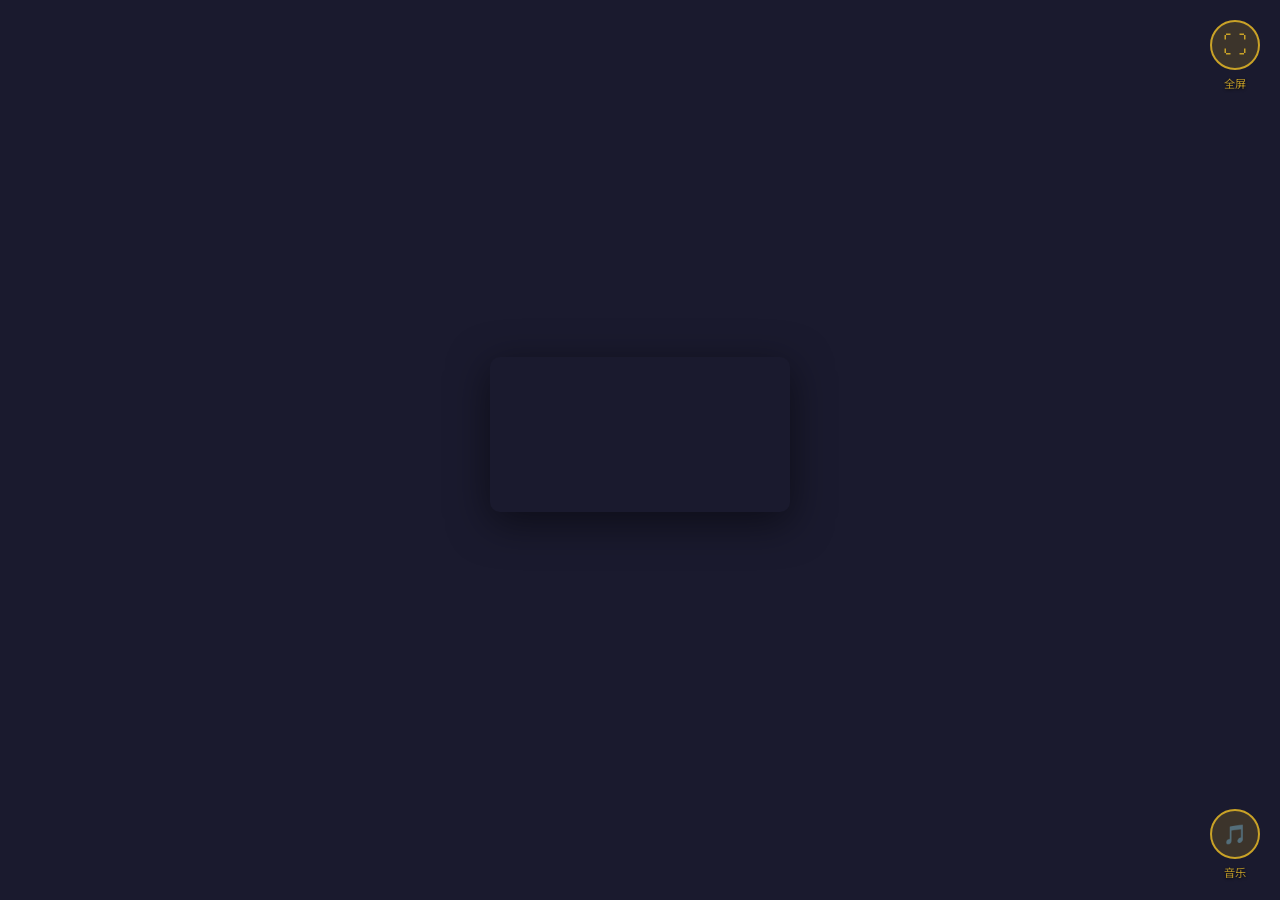
==== complete.html @ c5c85f33 "Update quiz content and publish settings" ====
<!DOCTYPE html>
<html lang="zh-CN">
<head>
    <meta charset="UTF-8">
    <meta name="viewport" content="width=device-width, initial-scale=1.0">
    <title>挑战完成 - 奶龙美术馆</title>
    <link href="https://fonts.googleapis.com/css2?family=Playfair+Display:wght@400;700&family=Noto+Sans+SC:wght@300;400;500;700&display=swap" rel="stylesheet">
    <link rel="stylesheet" href="css/style.css">
</head>
<body>
    <div class="museum-bg"></div>

    <!-- 全屏按钮 -->
    <div class="btn-with-label fullscreen-label-wrapper">
        <button class="fullscreen-btn" id="fullscreenBtn" onclick="toggleFullscreen()" title="全屏模式">
            ⛶
        </button>
        <span class="btn-label">全屏</span>
    </div>

    <!-- 背景音乐控制 -->
    <div class="btn-with-label audio-label-wrapper">
        <button class="audio-control" id="audioControl" onclick="toggleAudio()" title="音乐开关">
            🎵
        </button>
        <span class="btn-label">音乐</span>
    </div>

    <!-- 背景音乐 -->
    <audio id="bgMusic" loop preload="auto">
        <source src="https://cdn.pixabay.com/download/audio/2022/05/27/audio_1808fbf07a.mp3?filename=relaxing-mountains-rivers-streams-running-water-18178.mp3" type="audio/mpeg">
    </audio>

    <main class="container">
        <div class="complete-container">
            <div class="pass-video">
                <video id="passVideo" autoplay playsinline muted>
                    <source src="assets/videos/pass.mp4" type="video/mp4">
                </video>
            </div>

            <h1 class="final-message" id="finalMessage" style="display: none;">
                可我觉得很神圣啊！
            </h1>

            <p class="final-quote" id="finalQuote" style="display: none;">
                —— 奶龙
            </p>

            <div class="result-summary" id="resultSummary" style="display: none;">
                <div class="result-rate">
                    <span class="result-rate-number" id="accuracyText">0%</span>
                    <span class="result-rate-label">正确率</span>
                </div>
                <div class="result-stat-list">
                    <div class="result-stat-item">
                        <span class="result-stat-value" id="finalScore">0</span>
                        <span class="result-stat-label">答对</span>
                    </div>
                    <div class="result-stat-item">
                        <span class="result-stat-value" id="finalTotal">0</span>
                        <span class="result-stat-label">总题数</span>
                    </div>
                    <div class="result-stat-item">
                        <span class="result-stat-value" id="wrongCount">0</span>
                        <span class="result-stat-label">答错</span>
                    </div>
                </div>
            </div>

            <button class="restart-btn" id="restartBtn" onclick="restartQuiz()" style="display: none;">
                再来一次
            </button>
        </div>
    </main>

    <script src="js/paintings-data.js"></script>
    <script>
        // 初始化
        function init() {
            const video = document.getElementById('passVideo');
            renderResultStats();

            // 视频播放结束后显示文字
            video.onended = function() {
                showFinalMessage();
            };

            // 如果视频加载失败，直接显示文字
            video.onerror = function() {
                showFinalMessage();
            };

            initAudio();
        }

        // 初始化音频
        function initAudio() {
            const bgMusic = document.getElementById('bgMusic');
            bgMusic.volume = 0.15;

            const playPromise = bgMusic.play();
            if (playPromise !== undefined) {
                playPromise.catch(error => {
                    console.log('自动播放被阻止');
                });
            }
        }

        // 音乐开关
        function toggleAudio() {
            const bgMusic = document.getElementById('bgMusic');
            const audioControl = document.getElementById('audioControl');

            if (bgMusic.paused) {
                bgMusic.play();
                audioControl.textContent = '🎵';
                audioControl.classList.remove('muted');
            } else {
                bgMusic.pause();
                audioControl.textContent = '🔇';
                audioControl.classList.add('muted');
            }
        }

        // 全屏切换
        function toggleFullscreen() {
            if (!document.fullscreenElement) {
                document.documentElement.requestFullscreen().catch(err => {
                    console.log('全屏模式被拒绝:', err);
                });
                localStorage.setItem('wasFullscreen', 'true');
            } else {
                document.exitFullscreen();
                localStorage.removeItem('wasFullscreen');
            }
        }

        // 显示最终文字
        function showFinalMessage() {
            document.getElementById('finalMessage').style.display = 'block';
            document.getElementById('finalQuote').style.display = 'block';
            document.getElementById('resultSummary').style.display = 'block';
            document.getElementById('restartBtn').style.display = 'inline-block';

            // 添加淡入动画
            setTimeout(() => {
                document.getElementById('finalMessage').style.opacity = '1';
                document.getElementById('resultSummary').style.opacity = '1';
            }, 100);
        }

        // 渲染本次挑战统计
        function renderResultStats() {
            var maxQuestionCount = typeof paintingsData !== 'undefined' && Array.isArray(paintingsData)
                ? paintingsData.length
                : 20;
            var savedQuizCount = parseInt(localStorage.getItem('quizCount') || maxQuestionCount.toString(), 10);
            var total = Number.isFinite(savedQuizCount) ? savedQuizCount : maxQuestionCount;
            total = Math.max(1, Math.min(total, maxQuestionCount));

            var savedScore = parseInt(localStorage.getItem('score') || '0', 10);
            var score = Number.isFinite(savedScore) ? savedScore : 0;
            score = Math.max(0, Math.min(score, total));

            var wrong = total - score;
            var accuracy = Math.round((score / total) * 100);

            document.getElementById('accuracyText').textContent = accuracy + '%';
            document.getElementById('finalScore').textContent = score;
            document.getElementById('finalTotal').textContent = total;
            document.getElementById('wrongCount').textContent = wrong;
        }

        // 重新开始
        function restartQuiz() {
            localStorage.removeItem('currentQuestion');
            localStorage.removeItem('score');
            localStorage.removeItem('quizCount');
            localStorage.removeItem('answeredQuestions');
            localStorage.removeItem('lastAnswerCorrect');
            localStorage.removeItem('lastPainting');
            window.location.href = 'index.html';
        }

        // 页面加载时恢复全屏状态
        if (localStorage.getItem('wasFullscreen') === 'true') {
            document.addEventListener('click', function restoreFS() {
                document.documentElement.requestFullscreen().catch(() => {});
                localStorage.removeItem('wasFullscreen');
                document.removeEventListener('click', restoreFS);
            }, { once: true });
        }

        // 页面加载时初始化
        window.onload = init;
    </script>
</body>
</html>
---- css/style.css ----
/* ===== 基础样式 ===== */
:root {
    --deep-indigo: #1a1a2e;
    --nailong-yellow: #FFD93D;
    --antique-gold: #C9A227;
    --cream: #F5F5DC;
    --dark-overlay: rgba(26, 26, 46, 0.95);
}

* {
    margin: 0;
    padding: 0;
    box-sizing: border-box;
}

html, body {
    font-family: 'Noto Sans SC', sans-serif;
    background-color: var(--deep-indigo);
    color: var(--cream);
    min-height: 100vh;
    overflow-x: hidden;
}

/* 全屏模式支持 */
body:fullscreen {
    width: 100vw;
    height: 100vh;
}

body:-webkit-full-screen {
    width: 100vw;
    height: 100vh;
}

body:-moz-full-screen {
    width: 100vw;
    height: 100vh;
}

/* 星空奶龙背景 */
.museum-bg {
    contain: layout style paint;
    content-visibility: auto;
    position: fixed;
    top: 0;
    left: 0;
    width: 100%;
    height: 100%;
    background-image: url('../assets/images/starry-nailong-bg.jpg');
    background-size: cover;
    background-position: center;
    background-repeat: no-repeat;
    opacity: 0.3;
    pointer-events: none;
    z-index: 0;
}

.container {
    position: relative;
    z-index: 1;
    max-width: 1200px;
    margin: 0 auto;
    padding: 2rem;
    min-height: 100vh;
    display: flex;
    flex-direction: column;
    justify-content: center;
    align-items: center;
}

/* ===== 带标签的按钮容器 ===== */
.btn-with-label {
    position: fixed;
    display: flex;
    flex-direction: column;
    align-items: center;
    gap: 5px;
    z-index: 1000;
}

.btn-with-label .btn-label {
    font-size: 0.7rem;
    color: var(--antique-gold);
    text-shadow: 0 1px 3px rgba(0, 0, 0, 0.8);
    white-space: nowrap;
    opacity: 0.9;
}

/* 全屏按钮定位 */
.fullscreen-label-wrapper {
    top: 20px;
    right: 20px;
}

/* 音乐按钮定位 */
.audio-label-wrapper {
    bottom: 20px;
    right: 20px;
}

/* 答题卡按钮定位 */
.answer-card-label-wrapper {
    bottom: 20px;
    left: 20px;
}

/* ===== 全屏按钮 ===== */
.fullscreen-btn {
    width: 50px;
    height: 50px;
    background: rgba(201, 162, 39, 0.2);
    border: 2px solid var(--antique-gold);
    border-radius: 50%;
    cursor: pointer;
    display: flex;
    align-items: center;
    justify-content: center;
    font-size: 1.5rem;
    color: var(--antique-gold);
    transition: all 0.3s ease;
}

.fullscreen-btn:hover {
    background: rgba(201, 162, 39, 0.4);
    transform: scale(1.1);
}

/* ===== 背景音乐控制 ===== */
.audio-control {
    width: 50px;
    height: 50px;
    background: rgba(201, 162, 39, 0.2);
    border: 2px solid var(--antique-gold);
    border-radius: 50%;
    cursor: pointer;
    display: flex;
    align-items: center;
    justify-content: center;
    font-size: 1.2rem;
    color: var(--antique-gold);
    transition: all 0.3s ease;
}

.audio-control:hover {
    background: rgba(201, 162, 39, 0.4);
    transform: scale(1.1);
}

.audio-control.muted {
    opacity: 0.5;
}

/* ===== 答题卡按钮 ===== */
.answer-card-btn {
    width: 50px;
    height: 50px;
    background: rgba(201, 162, 39, 0.2);
    border: 2px solid var(--antique-gold);
    border-radius: 50%;
    cursor: pointer;
    display: flex;
    align-items: center;
    justify-content: center;
    font-size: 1.2rem;
    color: var(--antique-gold);
    transition: all 0.3s ease;
}

.answer-card-btn:hover {
    background: rgba(201, 162, 39, 0.4);
    transform: scale(1.1);
}

/* ===== 答题卡弹窗 ===== */
.answer-card-modal {
    display: none;
    position: fixed;
    top: 0;
    left: 0;
    width: 100%;
    height: 100%;
    background: rgba(0, 0, 0, 0.8);
    z-index: 2000;
    justify-content: center;
    align-items: center;
}

.answer-card-content {
    background: var(--deep-indigo);
    padding: 2rem;
    border-radius: 20px;
    border: 2px solid var(--antique-gold);
    max-width: 500px;
    width: 90%;
    position: relative;
}

.answer-card-content h3 {
    color: var(--antique-gold);
    text-align: center;
    margin-bottom: 1.5rem;
    font-size: 1.3rem;
}

.answer-card-close {
    position: absolute;
    top: 10px;
    right: 15px;
    background: none;
    border: none;
    color: var(--antique-gold);
    font-size: 1.5rem;
    cursor: pointer;
}

.answer-card-grid {
    display: grid;
    grid-template-columns: repeat(5, 1fr);
    gap: 10px;
}

.answer-card-cell {
    aspect-ratio: 1;
    display: flex;
    align-items: center;
    justify-content: center;
    background: rgba(201, 162, 39, 0.1);
    border: 2px solid var(--antique-gold);
    border-radius: 10px;
    color: var(--cream);
    font-weight: 600;
    cursor: pointer;
    transition: all 0.3s ease;
    font-size: 0.9rem;
}

.answer-card-cell:hover {
    background: rgba(201, 162, 39, 0.3);
    transform: scale(1.1);
}

.answer-card-cell.current {
    background: var(--nailong-yellow);
    color: var(--deep-indigo);
    border-color: var(--nailong-yellow);
    font-weight: 700;
}

.answer-card-cell.answered {
    background: rgba(0, 200, 0, 0.2);
    border-color: #90EE90;
}

/* ===== 登录系统 ===== */
.auth-container {
    position: fixed;
    top: 20px;
    left: 20px;
    z-index: 1000;
    display: flex;
    align-items: center;
    gap: 10px;
}

.auth-btn {
    padding: 0.5rem 1rem;
    background: rgba(201, 162, 39, 0.2);
    border: 1px solid var(--antique-gold);
    border-radius: 20px;
    color: var(--antique-gold);
    cursor: pointer;
    font-size: 0.85rem;
    transition: all 0.3s ease;
}

.auth-btn:hover {
    background: rgba(201, 162, 39, 0.4);
    transform: scale(1.05);
}

.username-display {
    color: var(--antique-gold);
    font-weight: 600;
    font-size: 0.9rem;
}

.auth-modal {
    display: none;
    position: fixed;
    top: 0;
    left: 0;
    width: 100%;
    height: 100%;
    background: rgba(0, 0, 0, 0.8);
    z-index: 2000;
    justify-content: center;
    align-items: center;
}

.auth-modal.show {
    display: flex;
}

.auth-modal-content {
    background: var(--deep-indigo);
    padding: 2rem;
    border-radius: 20px;
    border: 2px solid var(--antique-gold);
    max-width: 380px;
    width: 90%;
    position: relative;
}

.auth-close {
    position: absolute;
    top: 10px;
    right: 15px;
    background: none;
    border: none;
    color: var(--antique-gold);
    font-size: 1.5rem;
    cursor: pointer;
}

.auth-form h3 {
    color: var(--antique-gold);
    text-align: center;
    margin-bottom: 1.5rem;
    font-size: 1.3rem;
}

.auth-form input {
    width: 100%;
    padding: 0.8rem 1rem;
    margin-bottom: 1rem;
    border: 1px solid var(--antique-gold);
    border-radius: 10px;
    background: rgba(26, 26, 46, 0.5);
    color: var(--cream);
    font-size: 0.95rem;
}

.auth-form input::placeholder {
    color: rgba(245, 245, 220, 0.5);
}

.auth-submit-btn {
    width: 100%;
    padding: 0.8rem;
    background: linear-gradient(135deg, var(--nailong-yellow) 0%, var(--antique-gold) 100%);
    border: none;
    border-radius: 10px;
    color: var(--deep-indigo);
    font-weight: 700;
    cursor: pointer;
    transition: all 0.3s ease;
    font-size: 1rem;
}

.auth-submit-btn:hover {
    transform: translateY(-2px);
    box-shadow: 0 4px 15px rgba(255, 217, 61, 0.3);
}

.auth-error, .auth-success {
    text-align: center;
    margin-bottom: 1rem;
    min-height: 1.2rem;
    font-size: 0.9rem;
}

.auth-error { color: #FFB6C1; }
.auth-success { color: #90EE90; }

.auth-form .divider {
    text-align: center;
    margin: 1rem 0;
    color: rgba(245, 245, 220, 0.5);
    position: relative;
}

.auth-form .divider::before,
.auth-form .divider::after {
    content: '';
    position: absolute;
    top: 50%;
    width: 35%;
    height: 1px;
    background: rgba(201, 162, 39, 0.3);
}

.auth-form .divider::before { left: 0; }
.auth-form .divider::after { right: 0; }

.wechat-btn {
    width: 100%;
    padding: 0.7rem;
    background: #07C160;
    border: none;
    border-radius: 10px;
    color: white;
    cursor: not-allowed;
    opacity: 0.6;
    font-size: 0.9rem;
}

.auth-switch {
    text-align: center;
    margin-top: 1rem;
    color: rgba(245, 245, 220, 0.8);
    font-size: 0.9rem;
}

.auth-switch a {
    color: var(--antique-gold);
    text-decoration: none;
    font-weight: 600;
}

/* ===== 主页样式 ===== */
.hero-section {
    text-align: center;
    animation: fadeIn 1s ease-out;
}

@keyframes fadeIn {
    from { opacity: 0; transform: translateY(20px); }
    to { opacity: 1; transform: translateY(0); }
}

.nailong-container {
    will-change: transform;
    transform: translateZ(0); /* 开启GPU加速 */
    position: relative;
    display: inline-block;
    margin-bottom: 2rem;
}

.nailong-img {
    width: 280px;
    height: 280px;
    object-fit: cover;
    border-radius: 50%;
    border: 4px solid var(--antique-gold);
    box-shadow: 
        0 0 40px rgba(201, 162, 39, 0.3),
        0 0 80px rgba(201, 162, 39, 0.1);
    animation: breathe 3s ease-in-out infinite;
}

@keyframes breathe {
    0%, 100% { transform: scale(1) translateY(0); }
    50% { transform: scale(1.02) translateY(-5px); }
}

.glow-effect {
    position: absolute;
    top: 50%;
    left: 50%;
    transform: translate(-50%, -50%);
    width: 300px;
    height: 300px;
    border-radius: 50%;
    background: radial-gradient(circle, rgba(255, 217, 61, 0.2) 0%, transparent 70%);
    animation: pulse 3s ease-in-out infinite;
    z-index: -1;
}

@keyframes pulse {
    0%, 100% { opacity: 0.5; transform: translate(-50%, -50%) scale(1); }
    50% { opacity: 0.8; transform: translate(-50%, -50%) scale(1.1); }
}

.museum-title {
    margin-bottom: 1.5rem;
}

.title-main {
    display: block;
    font-family: 'Playfair Display', serif;
    font-size: 3rem;
    font-weight: 700;
    color: var(--antique-gold);
    text-shadow: 2px 2px 4px rgba(0, 0, 0, 0.5);
    letter-spacing: 0.1em;
}

.title-sub {
    display: block;
    font-family: 'Playfair Display', serif;
    font-size: 1rem;
    color: var(--nailong-yellow);
    letter-spacing: 0.3em;
    text-transform: uppercase;
    margin-top: 0.5rem;
    opacity: 0.8;
}

.museum-desc {
    font-size: 1.1rem;
    line-height: 2;
    color: rgba(245, 245, 220, 0.8);
    margin-bottom: 2.5rem;
    max-width: 500px;
}

.start-btn {
    position: relative;
    padding: 1rem 3rem;
    font-size: 1.2rem;
    font-family: 'Noto Sans SC', sans-serif;
    font-weight: 500;
    color: var(--deep-indigo);
    background: linear-gradient(135deg, var(--nailong-yellow) 0%, var(--antique-gold) 100%);
    border: none;
    border-radius: 50px;
    cursor: pointer;
    overflow: hidden;
    transition: all 0.3s ease;
    box-shadow: 
        0 4px 15px rgba(255, 217, 61, 0.3),
        0 0 30px rgba(201, 162, 39, 0.2);
}

.start-btn:hover {
    transform: translateY(-3px) scale(1.05);
    box-shadow: 
        0 8px 25px rgba(255, 217, 61, 0.4),
        0 0 50px rgba(201, 162, 39, 0.3);
}

.btn-shine {
    position: absolute;
    top: 0;
    left: -100%;
    width: 100%;
    height: 100%;
    background: linear-gradient(
        90deg,
        transparent,
        rgba(255, 255, 255, 0.3),
        transparent
    );
    transition: left 0.5s ease;
}

.start-btn:hover .btn-shine {
    left: 100%;
}

/* ===== 答题页样式 ===== */
.quiz-container {
    width: 100%;
    max-width: 800px;
    animation: slideIn 0.5s ease-out;
}

@keyframes slideIn {
    from { opacity: 0; transform: translateX(20px); }
    to { opacity: 1; transform: translateX(0); }
}

.progress-bar {
    display: flex;
    justify-content: space-between;
    align-items: center;
    margin-bottom: 2rem;
    padding: 1rem 1.5rem;
    background: rgba(201, 162, 39, 0.1);
    border: 1px solid rgba(201, 162, 39, 0.3);
    border-radius: 10px;
}

.progress-text {
    font-family: 'Playfair Display', serif;
    font-size: 1.2rem;
    color: var(--antique-gold);
}

.progress-score {
    font-size: 0.9rem;
    color: var(--nailong-yellow);
}

.painting-frame {
    position: relative;
    margin-bottom: 2rem;
    padding: 15px;
    background: linear-gradient(135deg, #2a2a3e 0%, #1a1a2e 100%);
    border: 3px solid var(--antique-gold);
    border-radius: 5px;
    box-shadow: 
        0 10px 40px rgba(0, 0, 0, 0.5),
        inset 0 0 20px rgba(201, 162, 39, 0.1);
}

.painting-frame::before {
    content: '';
    position: absolute;
    top: 5px;
    left: 5px;
    right: 5px;
    bottom: 5px;
    border: 1px solid rgba(201, 162, 39, 0.3);
    pointer-events: none;
}

/* 去除水印的图片样式 */
.painting-img {
    width: 100%;
    max-height: 400px;
    object-fit: contain;
    display: block;
    background: #000;
    /* 使用 clip-path 去除四角水印 */
    clip-path: inset(3% 3% 3% 3%);
}

.question-text {
    font-size: 1.3rem;
    text-align: center;
    margin-bottom: 1.5rem;
    color: var(--cream);
}

.options-container {
    display: grid;
    gap: 1rem;
    margin-bottom: 2rem;
}

.option-label {
    display: flex;
    align-items: center;
    padding: 1rem 1.5rem;
    background: rgba(255, 255, 255, 0.05);
    border: 2px solid rgba(201, 162, 39, 0.3);
    border-radius: 10px;
    cursor: pointer;
    transition: all 0.3s ease;
}

.option-label:hover {
    background: rgba(201, 162, 39, 0.1);
    border-color: var(--antique-gold);
}

.option-label input[type="radio"] {
    display: none;
}

.option-label input[type="radio"]:checked + .option-text {
    color: var(--nailong-yellow);
}

.option-label:has(input[type="radio"]:checked) {
    background: rgba(255, 217, 61, 0.1);
    border-color: var(--nailong-yellow);
    box-shadow: 0 0 20px rgba(255, 217, 61, 0.2);
}

.option-text {
    font-size: 1.1rem;
    margin-left: 1rem;
}

.option-marker {
    width: 24px;
    height: 24px;
    border: 2px solid var(--antique-gold);
    border-radius: 50%;
    display: flex;
    align-items: center;
    justify-content: center;
    font-size: 0.8rem;
    color: var(--antique-gold);
    flex-shrink: 0;
}

.submit-btn {
    width: 100%;
    padding: 1rem;
    font-size: 1.2rem;
    font-family: 'Noto Sans SC', sans-serif;
    font-weight: 500;
    color: var(--deep-indigo);
    background: linear-gradient(135deg, var(--nailong-yellow) 0%, var(--antique-gold) 100%);
    border: none;
    border-radius: 10px;
    cursor: pointer;
    transition: all 0.3s ease;
}

.submit-btn:hover {
    transform: translateY(-2px);
    box-shadow: 0 5px 20px rgba(255, 217, 61, 0.3);
}

.submit-btn:disabled {
    opacity: 0.5;
    cursor: not-allowed;
    transform: none;
}

/* ===== 反馈页样式 ===== */
.feedback-container {
    width: 100%;
    max-width: 600px;
    text-align: center;
    animation: fadeIn 0.5s ease-out;
}

.video-container {
    margin-bottom: 2rem;
    border-radius: 10px;
    overflow: hidden;
    box-shadow: 0 10px 40px rgba(0, 0, 0, 0.5);
}

.video-container video {
    width: 100%;
    max-height: 300px;
    display: block;
}

.explanation-section {
    display: flex;
    align-items: flex-end;
    gap: 1rem;
    margin-bottom: 2rem;
    opacity: 0;
    transition: opacity 0.5s ease;
}

.thinking-nailong {
    width: 120px;
    height: 120px;
    object-fit: cover;
    border-radius: 50%;
    border: 3px solid var(--antique-gold);
    flex-shrink: 0;
    /* 去除水印 */
    clip-path: inset(3% 3% 3% 3%);
}

.speech-bubble {
    flex: 1;
    position: relative;
    background: rgba(255, 255, 255, 0.95);
    color: var(--deep-indigo);
    padding: 1.5rem;
    border-radius: 20px;
    text-align: left;
    box-shadow: 0 5px 20px rgba(0, 0, 0, 0.2);
}

.speech-bubble::before {
    content: '';
    position: absolute;
    bottom: 30px;
    left: -15px;
    width: 0;
    height: 0;
    border-top: 15px solid transparent;
    border-bottom: 15px solid transparent;
    border-right: 15px solid rgba(255, 255, 255, 0.95);
}

.explanation-title {
    font-family: 'Playfair Display', serif;
    font-size: 1.2rem;
    color: var(--antique-gold);
    margin-bottom: 0.5rem;
}

.explanation-text {
    font-size: 1rem;
    line-height: 1.6;
}

.next-btn {
    padding: 1rem 3rem;
    font-size: 1.1rem;
    font-family: 'Noto Sans SC', sans-serif;
    font-weight: 500;
    color: var(--deep-indigo);
    background: linear-gradient(135deg, var(--nailong-yellow) 0%, var(--antique-gold) 100%);
    border: none;
    border-radius: 50px;
    cursor: pointer;
    transition: all 0.3s ease;
}

.next-btn:hover {
    transform: translateY(-3px);
    box-shadow: 0 8px 25px rgba(255, 217, 61, 0.4);
}

/* ===== 通关页样式 ===== */
.complete-container {
    text-align: center;
    animation: fadeIn 1s ease-out;
}

.pass-video {
    width: 100%;
    max-width: 600px;
    margin-bottom: 2rem;
    border-radius: 10px;
    overflow: hidden;
    box-shadow: 0 10px 40px rgba(0, 0, 0, 0.5);
}

.final-message {
    font-family: 'Playfair Display', serif;
    font-size: 2.5rem;
    color: var(--nailong-yellow);
    text-shadow: 0 0 30px rgba(255, 217, 61, 0.5);
    margin-bottom: 1rem;
    animation: glow 2s ease-in-out infinite;
    opacity: 0;
    transition: opacity 1s ease;
}

@keyframes glow {
    0%, 100% { text-shadow: 0 0 30px rgba(255, 217, 61, 0.5); }
    50% { text-shadow: 0 0 50px rgba(255, 217, 61, 0.8), 0 0 80px rgba(255, 217, 61, 0.4); }
}

.final-quote {
    font-size: 1.2rem;
    color: var(--antique-gold);
    margin-bottom: 2rem;
}

.result-summary {
    width: min(100%, 520px);
    margin: 0 auto 2rem;
    padding: 1.5rem;
    border: 1px solid rgba(201, 162, 39, 0.35);
    border-radius: 10px;
    background: rgba(26, 26, 46, 0.72);
    box-shadow: 0 10px 35px rgba(0, 0, 0, 0.32);
    opacity: 0;
    transition: opacity 0.8s ease;
}

.result-rate {
    display: flex;
    flex-direction: column;
    align-items: center;
    gap: 0.25rem;
    margin-bottom: 1.2rem;
}

.result-rate-number {
    font-family: 'Playfair Display', serif;
    font-size: 3rem;
    line-height: 1;
    color: var(--nailong-yellow);
    text-shadow: 0 0 24px rgba(255, 217, 61, 0.35);
}

.result-rate-label {
    font-size: 0.95rem;
    color: rgba(245, 245, 220, 0.78);
}

.result-stat-list {
    display: grid;
    grid-template-columns: repeat(3, minmax(0, 1fr));
    gap: 0.8rem;
}

.result-stat-item {
    min-height: 78px;
    padding: 0.8rem;
    border: 1px solid rgba(201, 162, 39, 0.22);
    border-radius: 8px;
    background: rgba(255, 255, 255, 0.05);
    display: flex;
    flex-direction: column;
    align-items: center;
    justify-content: center;
    gap: 0.25rem;
}

.result-stat-value {
    font-family: 'Playfair Display', serif;
    font-size: 1.8rem;
    line-height: 1;
    color: var(--antique-gold);
}

.result-stat-label {
    font-size: 0.85rem;
    color: rgba(245, 245, 220, 0.72);
}

.restart-btn {
    padding: 1rem 2.5rem;
    font-size: 1.1rem;
    font-family: 'Noto Sans SC', sans-serif;
    font-weight: 500;
    color: var(--cream);
    background: transparent;
    border: 2px solid var(--antique-gold);
    border-radius: 50px;
    cursor: pointer;
    transition: all 0.3s ease;
}

.restart-btn:hover {
    background: var(--antique-gold);
    color: var(--deep-indigo);
}

/* ===== 响应式 ===== */
@media (max-width: 768px) {
    .title-main {
        font-size: 2rem;
    }
    
    .nailong-img {
        width: 200px;
        height: 200px;
    }
    
    .explanation-section {
        flex-direction: column;
        align-items: center;
    }
    
    .speech-bubble::before {
        display: none;
    }
    
    .final-message {
        font-size: 1.8rem;
    }

    .result-summary {
        padding: 1.2rem;
    }

    .result-rate-number {
        font-size: 2.4rem;
    }

    .result-stat-list {
        gap: 0.6rem;
    }

    .result-stat-item {
        min-height: 68px;
        padding: 0.65rem 0.4rem;
    }

    .result-stat-value {
        font-size: 1.45rem;
    }
    
    .fullscreen-btn,
    .audio-control {
        width: 40px;
        height: 40px;
        font-size: 1rem;
    }
}

/* 全屏模式下的样式优化 */
:fullscreen .container {
    max-width: 100%;
    padding: 1rem;
}

:fullscreen .painting-img {
    max-height: 50vh;
}


/* ===== 选择页面样式 ===== */
.select-container {
    text-align: center;
    padding: 2rem;
}

.select-title {
    font-family: 'Playfair Display', serif;
    font-size: 2.5rem;
    color: var(--antique-gold);
    margin-bottom: 1rem;
}

.select-desc {
    color: rgba(245, 245, 220, 0.8);
    margin-bottom: 3rem;
    font-size: 1.1rem;
}

.quiz-options {
    display: flex;
    justify-content: center;
    gap: 2rem;
    flex-wrap: wrap;
    margin-bottom: 3rem;
}

.quiz-option-btn {
    width: 150px;
    height: 150px;
    background: rgba(201, 162, 39, 0.1);
    border: 2px solid var(--antique-gold);
    border-radius: 20px;
    cursor: pointer;
    transition: all 0.3s ease;
    display: flex;
    flex-direction: column;
    align-items: center;
    justify-content: center;
    gap: 0.5rem;
}

.quiz-option-btn:hover {
    background: rgba(201, 162, 39, 0.3);
    transform: translateY(-5px);
    box-shadow: 0 10px 30px rgba(201, 162, 39, 0.3);
}

.option-number {
    font-size: 3rem;
    font-weight: 700;
    color: var(--nailong-yellow);
    font-family: 'Playfair Display', serif;
}

.option-label {
    font-size: 0.9rem;
    color: var(--cream);
}

.back-home-btn {
    padding: 0.8rem 2rem;
    background: transparent;
    border: 1px solid var(--antique-gold);
    border-radius: 25px;
    color: var(--antique-gold);
    cursor: pointer;
    transition: all 0.3s ease;
}

.back-home-btn:hover {
    background: var(--antique-gold);
    color: var(--deep-indigo);
}

/* ===== 声明弹窗样式 ===== */
.disclaimer-modal {
    position: fixed;
    top: 0;
    left: 0;
    width: 100%;
    height: 100%;
    background: rgba(0, 0, 0, 0.9);
    z-index: 3000;
    display: flex;
    justify-content: center;
    align-items: center;
}

.disclaimer-modal.hidden {
    display: none;
}

.disclaimer-content {
    background: var(--deep-indigo);
    padding: 2.5rem;
    border-radius: 20px;
    border: 2px solid var(--antique-gold);
    max-width: 500px;
    width: 90%;
    text-align: center;
}

.disclaimer-content h2 {
    color: var(--antique-gold);
    margin-bottom: 1.5rem;
    font-size: 1.5rem;
}

.disclaimer-text {
    text-align: left;
    margin-bottom: 2rem;
    line-height: 1.8;
}

.disclaimer-text p {
    color: var(--cream);
    margin-bottom: 1rem;
    font-size: 0.95rem;
}

.disclaimer-text a {
    color: var(--nailong-yellow);
    text-decoration: none;
}

.disclaimer-text a:hover {
    text-decoration: underline;
}

.disclaimer-btn {
    padding: 1rem 3rem;
    background: linear-gradient(135deg, var(--nailong-yellow) 0%, var(--antique-gold) 100%);
    border: none;
    border-radius: 30px;
    color: var(--deep-indigo);
    font-size: 1.1rem;
    font-weight: 700;
    cursor: pointer;
    transition: all 0.3s ease;
}

.disclaimer-btn:hover {
    transform: scale(1.05);
    box-shadow: 0 5px 20px rgba(255, 217, 61, 0.4);
}

/* ===== 原画展示样式 ===== */
.original-painting-section {
    margin-top: 2rem;
    padding: 1.5rem;
    background: rgba(26, 26, 46, 0.6);
    border-radius: 15px;
    border: 1px solid rgba(201, 162, 39, 0.3);
}

.original-title {
    color: var(--antique-gold);
    text-align: center;
    margin-bottom: 1rem;
    font-size: 1.1rem;
}

.painting-comparison {
    display: flex;
    justify-content: center;
    gap: 2rem;
    flex-wrap: wrap;
}

.painting-item {
    text-align: center;
}

.comparison-img {
    width: 200px;
    height: 200px;
    object-fit: contain;
    border-radius: 10px;
    border: 2px solid var(--antique-gold);
    box-shadow: 0 5px 20px rgba(0, 0, 0, 0.3);
    background: rgba(0, 0, 0, 0.35);
}

.painting-label {
    margin-top: 0.5rem;
    color: var(--cream);
    font-size: 0.9rem;
}

.image-error {
    width: 200px;
    min-height: 2.5rem;
    margin-top: 0.6rem;
    padding: 0.6rem;
    border: 1px solid rgba(255, 182, 193, 0.45);
    border-radius: 8px;
    color: #FFB6C1;
    background: rgba(255, 0, 0, 0.12);
    font-size: 0.85rem;
}

/* ===== 加载动画 ===== */
.auth-loading {
    position: relative;
    color: transparent !important;
}
.auth-loading::after {
    content: '';
    position: absolute;
    width: 20px;
    height: 20px;
    top: 50%;
    left: 50%;
    margin: -10px 0 0 -10px;
    border: 2px solid var(--deep-indigo);
    border-top-color: transparent;
    border-radius: 50%;
    animation: spin 0.8s linear infinite;
}
@keyframes spin {
    to { transform: rotate(360deg); }
}


/* ===== 投稿按钮定位 ===== */
.submit-label-wrapper {
    bottom: 20px;
    left: 20px;
}

.submit-corner-btn {
    width: 50px;
    height: 50px;
    background: rgba(201, 162, 39, 0.2);
    border: 2px solid var(--antique-gold);
    border-radius: 50%;
    cursor: pointer;
    display: flex;
    align-items: center;
    justify-content: center;
    font-size: 1.2rem;
    color: var(--antique-gold);
    transition: all 0.3s ease;
}

.submit-corner-btn:hover {
    background: rgba(201, 162, 39, 0.4);
    transform: scale(1.1);
}

/* ===== 投稿弹窗 ===== */
.submission-modal {
    display: none;
    position: fixed;
    top: 0;
    left: 0;
    width: 100%;
    height: 100%;
    background: rgba(0, 0, 0, 0.8);
    z-index: 2000;
    justify-content: center;
    align-items: center;
}

.submission-modal-content {
    background: var(--deep-indigo);
    padding: 2rem;
    border-radius: 20px;
    border: 2px solid var(--antique-gold);
    max-width: 450px;
    width: 90%;
    position: relative;
    max-height: 90vh;
    overflow-y: auto;
}

.submission-close {
    position: absolute;
    top: 10px;
    right: 15px;
    background: none;
    border: none;
    color: var(--antique-gold);
    font-size: 1.5rem;
    cursor: pointer;
}

.submission-modal-content h3 {
    color: var(--antique-gold);
    text-align: center;
    margin-bottom: 0.5rem;
}

.submission-desc {
    text-align: center;
    color: rgba(245, 245, 220, 0.7);
    margin-bottom: 1.5rem;
    font-size: 0.9rem;
}

.upload-area {
    border: 2px dashed var(--antique-gold);
    border-radius: 15px;
    padding: 2rem;
    text-align: center;
    margin-bottom: 1.5rem;
    cursor: pointer;
    transition: all 0.3s ease;
    position: relative;
}

.upload-area:hover {
    background: rgba(201, 162, 39, 0.1);
}

.upload-icon {
    font-size: 2.5rem;
    display: block;
    margin-bottom: 0.5rem;
}

.upload-hint {
    font-size: 0.8rem;
    color: rgba(245, 245, 220, 0.5);
}

.preview-image {
    max-width: 100%;
    max-height: 200px;
    border-radius: 10px;
}

.remove-image {
    position: absolute;
    top: 10px;
    right: 10px;
    width: 30px;
    height: 30px;
    background: rgba(255, 0, 0, 0.7);
    border: none;
    border-radius: 50%;
    color: white;
    cursor: pointer;
    font-size: 1.2rem;
}

.submission-modal-content .form-group {
    margin-bottom: 1rem;
}

.submission-modal-content .form-group label {
    display: block;
    margin-bottom: 0.3rem;
    color: var(--antique-gold);
    font-size: 0.9rem;
    font-weight: 600;
}

.submission-modal-content .form-group input {
    width: 100%;
    padding: 0.7rem 1rem;
    border: 1px solid var(--antique-gold);
    border-radius: 10px;
    background: rgba(26, 26, 46, 0.5);
    color: var(--cream);
    font-size: 0.95rem;
}

.submission-modal-content .form-group input::placeholder {
    color: rgba(245, 245, 220, 0.4);
}

.submit-artwork-btn {
    width: 100%;
    padding: 0.8rem;
    font-size: 1rem;
    font-weight: 700;
    color: var(--deep-indigo);
    background: linear-gradient(135deg, var(--nailong-yellow) 0%, var(--antique-gold) 100%);
    border: none;
    border-radius: 10px;
    cursor: pointer;
    transition: all 0.3s ease;
    margin-top: 0.5rem;
}

.submit-artwork-btn:disabled {
    opacity: 0.5;
    cursor: not-allowed;
}

.submit-artwork-btn:hover:not(:disabled) {
    transform: translateY(-2px);
    box-shadow: 0 4px 15px rgba(255, 217, 61, 0.4);
}

.submit-message {
    margin-top: 1rem;
    padding: 0.8rem;
    border-radius: 10px;
    text-align: center;
    font-size: 0.9rem;
}

.submit-message.success {
    background: rgba(0, 255, 0, 0.2);
    color: #90EE90;
}

.submit-message.error {
    background: rgba(255, 0, 0, 0.2);
    color: #FFB6C1;
}

/* 图片懒加载样式 */
img[data-src] {
    opacity: 0;
    transition: opacity 0.3s ease;
}

img[data-src].loaded {
    opacity: 1;
}
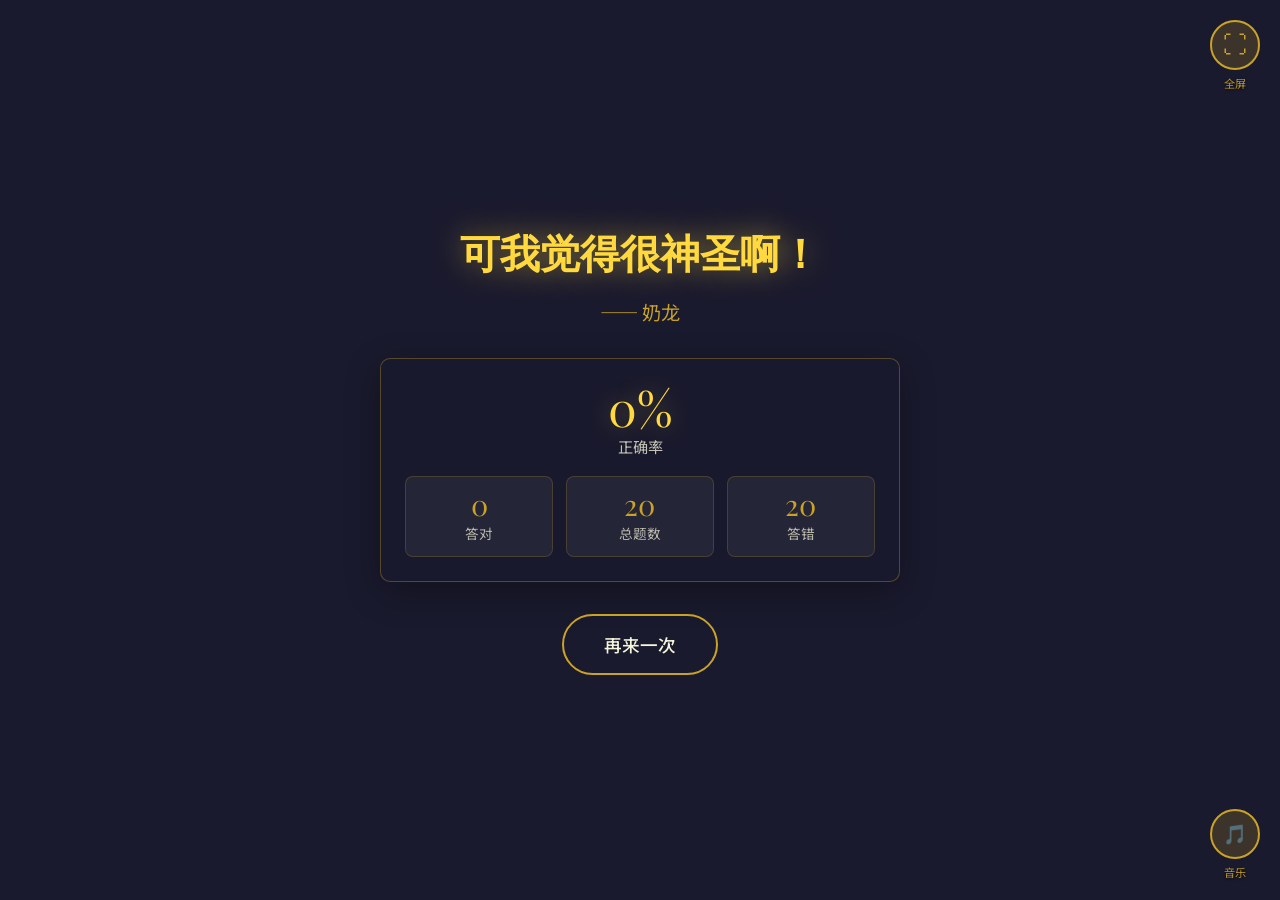
==== commit 7261ce87: "Fix quiz image frame and final results page" ====
--- a/complete.html
+++ b/complete.html
@@ -33,21 +33,15 @@
 
     <main class="container">
         <div class="complete-container">
-            <div class="pass-video">
-                <video id="passVideo" autoplay playsinline muted>
-                    <source src="assets/videos/pass.mp4" type="video/mp4">
-                </video>
-            </div>
-
-            <h1 class="final-message" id="finalMessage" style="display: none;">
+            <h1 class="final-message" id="finalMessage">
                 可我觉得很神圣啊！
             </h1>
 
-            <p class="final-quote" id="finalQuote" style="display: none;">
+            <p class="final-quote" id="finalQuote">
                 —— 奶龙
             </p>
 
-            <div class="result-summary" id="resultSummary" style="display: none;">
+            <div class="result-summary" id="resultSummary">
                 <div class="result-rate">
                     <span class="result-rate-number" id="accuracyText">0%</span>
                     <span class="result-rate-label">正确率</span>
@@ -68,7 +62,7 @@
                 </div>
             </div>
 
-            <button class="restart-btn" id="restartBtn" onclick="restartQuiz()" style="display: none;">
+            <button class="restart-btn" id="restartBtn" onclick="restartQuiz()">
                 再来一次
             </button>
         </div>
@@ -78,19 +72,7 @@
     <script>
         // 初始化
         function init() {
-            const video = document.getElementById('passVideo');
             renderResultStats();
-
-            // 视频播放结束后显示文字
-            video.onended = function() {
-                showFinalMessage();
-            };
-
-            // 如果视频加载失败，直接显示文字
-            video.onerror = function() {
-                showFinalMessage();
-            };
-
             initAudio();
         }
 
@@ -134,20 +116,6 @@
                 document.exitFullscreen();
                 localStorage.removeItem('wasFullscreen');
             }
-        }
-
-        // 显示最终文字
-        function showFinalMessage() {
-            document.getElementById('finalMessage').style.display = 'block';
-            document.getElementById('finalQuote').style.display = 'block';
-            document.getElementById('resultSummary').style.display = 'block';
-            document.getElementById('restartBtn').style.display = 'inline-block';
-
-            // 添加淡入动画
-            setTimeout(() => {
-                document.getElementById('finalMessage').style.opacity = '1';
-                document.getElementById('resultSummary').style.opacity = '1';
-            }, 100);
         }
 
         // 渲染本次挑战统计
--- a/css/style.css
+++ b/css/style.css
@@ -592,6 +592,10 @@
     box-shadow: 
         0 10px 40px rgba(0, 0, 0, 0.5),
         inset 0 0 20px rgba(201, 162, 39, 0.1);
+    min-height: 260px;
+    display: flex;
+    align-items: center;
+    justify-content: center;
 }
 
 .painting-frame::before {
@@ -609,11 +613,37 @@
 .painting-img {
     width: 100%;
     max-height: 400px;
+    min-height: 220px;
     object-fit: contain;
     display: block;
     background: #000;
     /* 使用 clip-path 去除四角水印 */
     clip-path: inset(3% 3% 3% 3%);
+}
+
+.painting-img.is-loading,
+.painting-img.has-error {
+    visibility: hidden;
+}
+
+.painting-status {
+    position: absolute;
+    inset: 15px;
+    display: flex;
+    align-items: center;
+    justify-content: center;
+    color: var(--antique-gold);
+    background: rgba(0, 0, 0, 0.28);
+    font-size: 1rem;
+    z-index: 1;
+}
+
+.painting-status[hidden] {
+    display: none;
+}
+
+.painting-error {
+    color: #FFB6C1;
 }
 
 .question-text {
@@ -800,6 +830,8 @@
 .complete-container {
     text-align: center;
     animation: fadeIn 1s ease-out;
+    width: 100%;
+    max-width: 620px;
 }
 
 .pass-video {
@@ -818,8 +850,6 @@
     text-shadow: 0 0 30px rgba(255, 217, 61, 0.5);
     margin-bottom: 1rem;
     animation: glow 2s ease-in-out infinite;
-    opacity: 0;
-    transition: opacity 1s ease;
 }
 
 @keyframes glow {
@@ -841,8 +871,6 @@
     border-radius: 10px;
     background: rgba(26, 26, 46, 0.72);
     box-shadow: 0 10px 35px rgba(0, 0, 0, 0.32);
-    opacity: 0;
-    transition: opacity 0.8s ease;
 }
 
 .result-rate {
@@ -939,6 +967,14 @@
         font-size: 1.8rem;
     }
 
+    .painting-frame {
+        min-height: 220px;
+    }
+
+    .painting-img {
+        min-height: 180px;
+    }
+
     .result-summary {
         padding: 1.2rem;
     }
